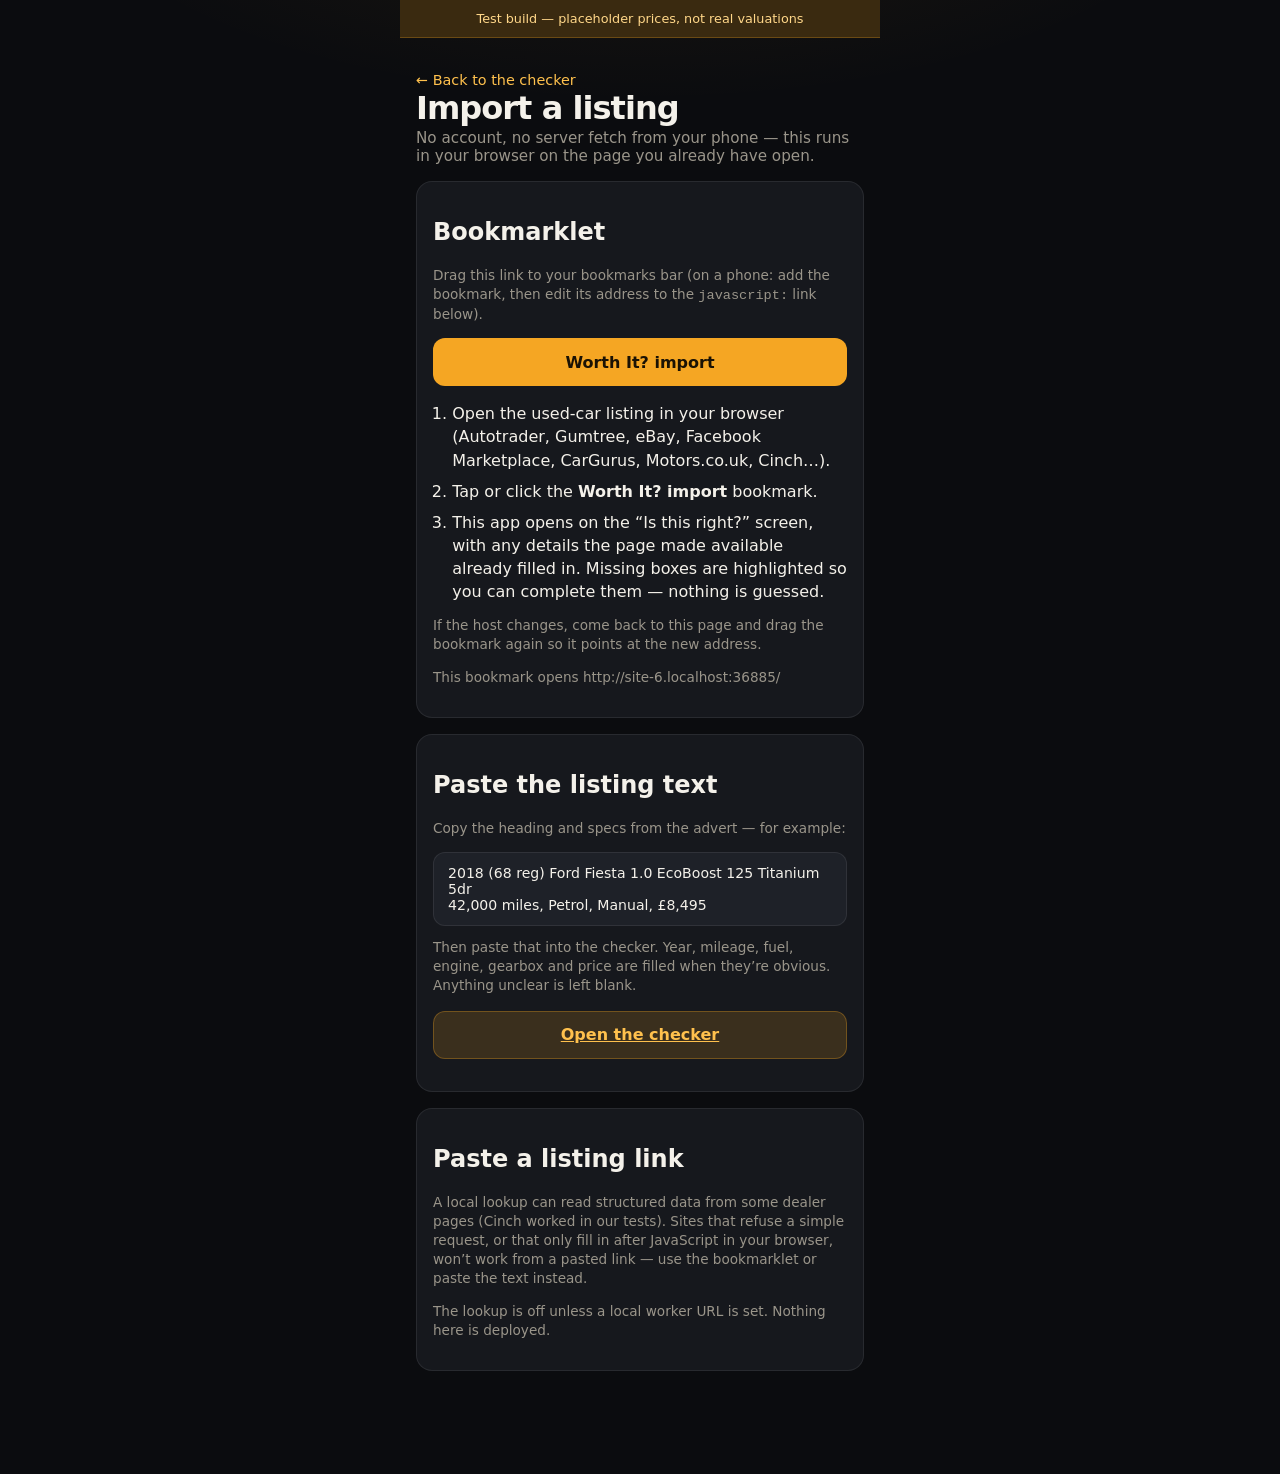
==== import-help.html @ 7820cc03 "Test build" ====
<!DOCTYPE html>
<html lang="en-GB">
<head>
  <meta charset="utf-8">
  <meta name="viewport" content="width=device-width, initial-scale=1, viewport-fit=cover">
  <meta name="theme-color" content="#0b0c0f">
  <meta name="robots" content="noindex,nofollow">
  <meta name="description" content="Import a UK used-car listing into Worth It? with a bookmarklet or by pasting the listing text.">
  <title>Import a listing — Worth It?</title>
  <link rel="manifest" href="./manifest.webmanifest">
  <link rel="icon" type="image/png" sizes="192x192" href="./icons/icon-192.png">
  <link rel="stylesheet" href="./styles.css">
</head>
<body>
  <div class="app">
    <header class="top">
      <p class="banner" role="status">
        Test build — placeholder prices, not real valuations
      </p>
      <div class="brand">
        <p class="back"><a href="./index.html">← Back to the checker</a></p>
        <h1>Import a listing</h1>
        <p class="tag">No account, no server fetch from your phone — this runs in your browser on the page you already have open.</p>
      </div>
    </header>

    <main class="panel">
      <section class="card">
        <h2>Bookmarklet</h2>
        <p class="hint">Drag this link to your bookmarks bar (on a phone: add the bookmark, then edit its address to the <code>javascript:</code> link below).</p>
        <p class="bookmarklet-wrap">
          <a id="bookmarklet" class="btn primary bookmarklet" href="#">Worth It? import</a>
        </p>
        <ol class="steps">
          <li>Open the used-car listing in your browser (Autotrader, Gumtree, eBay, Facebook Marketplace, CarGurus, Motors.co.uk, Cinch…).</li>
          <li>Tap or click the <strong>Worth It? import</strong> bookmark.</li>
          <li>This app opens on the “Is this right?” screen, with any details the page made available already filled in. Missing boxes are highlighted so you can complete them — nothing is guessed.</li>
        </ol>
        <p class="hint">If the host changes, come back to this page and drag the bookmark again so it points at the new address.</p>
        <p id="bookmarklet-status" class="hint" hidden></p>
      </section>

      <section class="card">
        <h2>Paste the listing text</h2>
        <p class="hint">Copy the heading and specs from the advert — for example:</p>
        <pre class="example">2018 (68 reg) Ford Fiesta 1.0 EcoBoost 125 Titanium 5dr
42,000 miles, Petrol, Manual, £8,495</pre>
        <p class="hint">Then paste that into the checker. Year, mileage, fuel, engine, gearbox and price are filled when they’re obvious. Anything unclear is left blank.</p>
        <p><a class="btn secondary" href="./index.html">Open the checker</a></p>
      </section>

      <section class="card">
        <h2>Paste a listing link</h2>
        <p class="hint">A local lookup can read structured data from some dealer pages (Cinch worked in our tests). Sites that refuse a simple request, or that only fill in after JavaScript in your browser, won’t work from a pasted link — use the bookmarklet or paste the text instead.</p>
        <p class="hint">The lookup is off unless a local worker URL is set. Nothing here is deployed.</p>
      </section>
    </main>
  </div>
  <script type="module">
    import { APP_URL } from './src/config.js';
    import { bookmarkletHref } from './src/bookmarklet.js';

    const path = window.location.pathname.replace(/import-help\.html$/i, '').replace(/\/?$/, '/');
    const base = APP_URL || (window.location.origin + path);
    const href = bookmarkletHref(base);
    const link = document.getElementById('bookmarklet');
    link.href = href;
    const status = document.getElementById('bookmarklet-status');
    status.hidden = false;
    status.textContent = 'This bookmark opens ' + base;
  </script>
</body>
</html>
---- styles.css ----
:root {
  --bg: #0b0c0f;
  --bg-elev: #16181d;
  --bg-elev-2: #1e2128;
  --line: rgba(255, 255, 255, 0.08);
  --text: #f4f1ea;
  --muted: #9a958a;
  --amber: #f5a623;
  --amber-bright: #ffc14d;
  --amber-dim: rgba(245, 166, 35, 0.16);
  --green: #3dd68c;
  --green-dim: rgba(61, 214, 140, 0.18);
  --red: #ff6b4a;
  --red-dim: rgba(255, 107, 74, 0.16);
  --danger: #ff5c5c;
  --tabbar-h: 64px;
  --radius: 16px;
  font-family: "Segoe UI", "Helvetica Neue", system-ui, -apple-system, sans-serif;
}

* { box-sizing: border-box; }

html, body {
  margin: 0;
  background: var(--bg);
  color: var(--text);
  min-height: 100%;
}

body {
  background:
    radial-gradient(1200px 500px at 50% -10%, rgba(245, 166, 35, 0.08), transparent 50%),
    var(--bg);
}

.app {
  max-width: 480px;
  margin: 0 auto;
  padding: 0 16px calc(var(--tabbar-h) + 24px + env(safe-area-inset-bottom));
  min-height: 100dvh;
}

.top { padding-top: env(safe-area-inset-top); }

.banner {
  margin: 0 -16px 16px;
  padding: 10px 16px;
  background: #3a2a10;
  color: #ffd789;
  font-size: 0.8rem;
  line-height: 1.35;
  text-align: center;
  border-bottom: 1px solid rgba(245, 166, 35, 0.25);
}

.brand { padding: 4px 0 16px; }
.brand h1 {
  margin: 0;
  font-size: 2rem;
  letter-spacing: -0.03em;
  font-weight: 750;
}
.brand .tag {
  margin: 2px 0 0;
  color: var(--muted);
  font-size: 0.95rem;
}

.card, .result, .coming-soon {
  background: var(--bg-elev);
  border: 1px solid var(--line);
  border-radius: var(--radius);
  padding: 16px;
  margin-bottom: 16px;
}

.field { display: flex; flex-direction: column; gap: 6px; margin-bottom: 12px; }
.field span {
  font-size: 0.78rem;
  letter-spacing: 0.04em;
  text-transform: uppercase;
  color: var(--muted);
  font-weight: 600;
}

input, textarea, select {
  width: 100%;
  background: var(--bg-elev-2);
  color: var(--text);
  border: 1px solid var(--line);
  border-radius: 12px;
  padding: 12px 14px;
  font: inherit;
  font-size: 1rem;
  min-height: 48px;
}

textarea { min-height: 84px; resize: vertical; }

input:focus, textarea:focus, select:focus {
  outline: 2px solid var(--amber);
  outline-offset: 1px;
  border-color: var(--amber);
}

.hint, .disclaimer, .status {
  color: var(--muted);
  font-size: 0.85rem;
  line-height: 1.4;
  margin: 0 0 14px;
}

.disclaimer { text-align: center; padding: 0 8px 8px; }

.grid.two {
  display: grid;
  grid-template-columns: 1fr 1fr;
  gap: 10px;
}

.btn {
  display: inline-flex;
  align-items: center;
  justify-content: center;
  gap: 8px;
  width: 100%;
  min-height: 48px;
  border-radius: 12px;
  border: 1px solid transparent;
  font: inherit;
  font-weight: 650;
  cursor: pointer;
  padding: 12px 16px;
}

.btn.primary { background: var(--amber); color: #1a1204; }
.btn.primary:hover { background: var(--amber-bright); }
.btn.secondary {
  background: var(--amber-dim);
  color: var(--amber-bright);
  border-color: rgba(245, 166, 35, 0.3);
}
.btn.ghost {
  background: transparent;
  color: var(--text);
  border-color: var(--line);
  margin-top: 8px;
}
.btn.small { width: auto; min-height: 36px; padding: 6px 12px; font-size: 0.85rem; }
.btn:disabled { opacity: 0.45; cursor: not-allowed; }

.error { color: var(--danger); font-size: 0.9rem; margin: 0 0 12px; }
.chosen { margin: -4px 0 12px; color: var(--amber-bright); font-weight: 600; }

.typeahead {
  list-style: none;
  margin: -8px 0 12px;
  padding: 6px;
  background: var(--bg-elev-2);
  border: 1px solid var(--line);
  border-radius: 12px;
  max-height: 220px;
  overflow: auto;
}
.typeahead button {
  width: 100%;
  text-align: left;
  background: transparent;
  color: var(--text);
  border: 0;
  border-radius: 8px;
  padding: 10px 12px;
  font: inherit;
  cursor: pointer;
}
.typeahead button:hover, .typeahead button[aria-selected="true"] { background: var(--amber-dim); }

.result { text-align: center; padding: 24px 16px 16px; }
.result .tagline {
  margin: 0 0 4px;
  font-size: 1.35rem;
  font-weight: 700;
}
.result .verdict-label {
  margin: 0;
  letter-spacing: 0.14em;
  text-transform: uppercase;
  font-size: 0.75rem;
  color: var(--muted);
  font-weight: 700;
}
.result .score {
  margin: 4px 0 0;
  font-size: 5rem;
  line-height: 1;
  font-weight: 800;
  letter-spacing: -0.04em;
}
.result .score-caption { margin: 0 0 16px; color: var(--muted); font-size: 0.85rem; }
.result .range, .result .delta { margin: 0 0 6px; font-size: 1.05rem; }
.result .delta { font-weight: 650; }
.result-car { color: var(--muted); margin: 8px 0 16px; font-size: 0.95rem; }

.result.tone-positive {
  box-shadow: 0 0 0 1px rgba(61, 214, 140, 0.45), 0 0 48px rgba(61, 214, 140, 0.22);
  border-color: rgba(61, 214, 140, 0.45);
}
.result.tone-positive .score, .result.tone-positive .tagline { color: var(--green); }

.result.tone-positive-soft {
  box-shadow: 0 0 0 1px rgba(61, 214, 140, 0.25);
  border-color: rgba(61, 214, 140, 0.25);
}
.result.tone-positive-soft .score { color: var(--green); }

.result.tone-warning {
  box-shadow: 0 0 0 1px rgba(255, 107, 74, 0.5), 0 0 48px rgba(255, 107, 74, 0.2);
  border-color: rgba(255, 107, 74, 0.5);
}
.result.tone-warning .score, .result.tone-warning .tagline { color: var(--red); }
.result.tone-warning .verdict-label { color: var(--red); }

.result.tone-neutral .score { color: var(--amber-bright); }

.result-actions { display: grid; grid-template-columns: 1fr; gap: 8px; margin: 16px 0; }
#share-btn[hidden] + #challenge-btn { grid-column: 1; }

.questions {
  text-align: left;
  margin-top: 8px;
  padding-top: 16px;
  border-top: 1px solid var(--line);
}
.questions-head {
  display: flex;
  align-items: center;
  justify-content: space-between;
  gap: 8px;
  margin-bottom: 6px;
}
.questions h2 { margin: 0; font-size: 1.05rem; }
.q-actions { display: flex; gap: 6px; }
.q-actions .btn { margin: 0; }
.questions-label {
  color: var(--amber-bright);
  font-size: 0.85rem;
  margin: 0 0 10px;
  line-height: 1.35;
}
.questions-label:empty { display: none; }
.questions ol {
  margin: 0;
  padding-left: 1.2rem;
}
.questions li { margin: 0 0 10px; line-height: 1.4; }
.questions li .badge {
  display: inline-block;
  margin-left: 6px;
  padding: 1px 6px;
  border-radius: 6px;
  background: #3a2a10;
  color: #ffd789;
  font-size: 0.7rem;
  font-weight: 700;
  letter-spacing: 0.02em;
  vertical-align: middle;
}

.coming-soon { text-align: center; margin-top: 24px; }
.soon-chip, .tab .soon {
  display: inline-block;
  background: var(--amber-dim);
  color: var(--amber-bright);
  border-radius: 999px;
  padding: 2px 8px;
  font-size: 0.7rem;
  font-weight: 700;
  letter-spacing: 0.04em;
  text-transform: uppercase;
}

.tabbar {
  position: fixed;
  left: 0; right: 0; bottom: 0;
  height: calc(var(--tabbar-h) + env(safe-area-inset-bottom));
  padding: 6px 16px env(safe-area-inset-bottom);
  background: rgba(11, 12, 15, 0.94);
  border-top: 1px solid var(--line);
  display: flex;
  justify-content: center;
  gap: 8px;
  backdrop-filter: blur(12px);
}
.tabbar .tab {
  flex: 1;
  max-width: 240px;
  min-height: 48px;
  background: transparent;
  color: var(--muted);
  border: 0;
  border-radius: 12px;
  font: inherit;
  font-weight: 650;
  cursor: pointer;
}
.tabbar .tab.active { background: var(--bg-elev-2); color: var(--text); }

.sr-only {
  position: absolute;
  width: 1px; height: 1px;
  overflow: hidden;
  clip: rect(0 0 0 0);
}

.status[data-kind="ok"] { color: var(--green); }
.status[data-kind="err"] { color: var(--danger); }

@media (min-width: 520px) {
  .result-actions:not(:has(#share-btn[hidden])) { grid-template-columns: 1fr 1fr; }
}

/* Ensure the hidden attribute wins over .btn { display: inline-flex } */
[hidden] { display: none !important; }


.import-help-link {
  margin: -4px 0 16px;
  text-align: center;
  font-size: 0.85rem;
  line-height: 1.4;
}
.import-help-link a { color: var(--amber-bright); }

.back { margin: 12px 0 0; }
.back a { color: var(--amber-bright); text-decoration: none; font-size: 0.9rem; }

.steps { margin: 0 0 12px; padding-left: 1.2rem; color: var(--text); line-height: 1.45; }
.steps li { margin: 0 0 8px; }

.example {
  background: var(--bg-elev-2);
  border: 1px solid var(--line);
  border-radius: 12px;
  padding: 12px 14px;
  font: inherit;
  font-size: 0.88rem;
  white-space: pre-wrap;
  color: var(--text);
  margin: 0 0 12px;
}

.bookmarklet-wrap { margin: 0 0 16px; }
a.bookmarklet { text-decoration: none; }

.confirm-fields {
  list-style: none;
  margin: 0 0 16px;
  padding: 0;
}
.confirm-fields li {
  display: flex;
  flex-wrap: wrap;
  align-items: baseline;
  gap: 6px 10px;
  padding: 8px 0;
  border-bottom: 1px solid var(--line);
  font-size: 0.95rem;
}
.confirm-fields li:last-child { border-bottom: 0; }
.confirm-fields .cf-label {
  flex: 0 0 7.5rem;
  color: var(--muted);
  font-size: 0.75rem;
  letter-spacing: 0.04em;
  text-transform: uppercase;
  font-weight: 600;
}
.confirm-fields .cf-value { font-weight: 650; }
.confirm-fields .cf-source { color: var(--muted); font-size: 0.8rem; width: 100%; padding-left: 0; }
.confirm-fields li.is-missing .cf-value { color: var(--amber-bright); }
.confirm-fields li.is-low .cf-value { color: var(--amber-bright); }

.field.is-missing input,
.field.is-missing select,
.field.is-missing textarea {
  border-color: var(--amber);
  box-shadow: 0 0 0 1px rgba(245, 166, 35, 0.45);
}
.field.is-low input,
.field.is-low select,
.field.is-low textarea {
  border-color: rgba(245, 166, 35, 0.7);
}
.field.is-missing > span::after,
.field.is-low > span::after {
  letter-spacing: 0;
  text-transform: none;
  font-weight: 600;
  margin-left: 6px;
  color: var(--amber-bright);
}
.field.is-missing > span::after { content: "— needed"; }
.field.is-low > span::after { content: "— check"; }
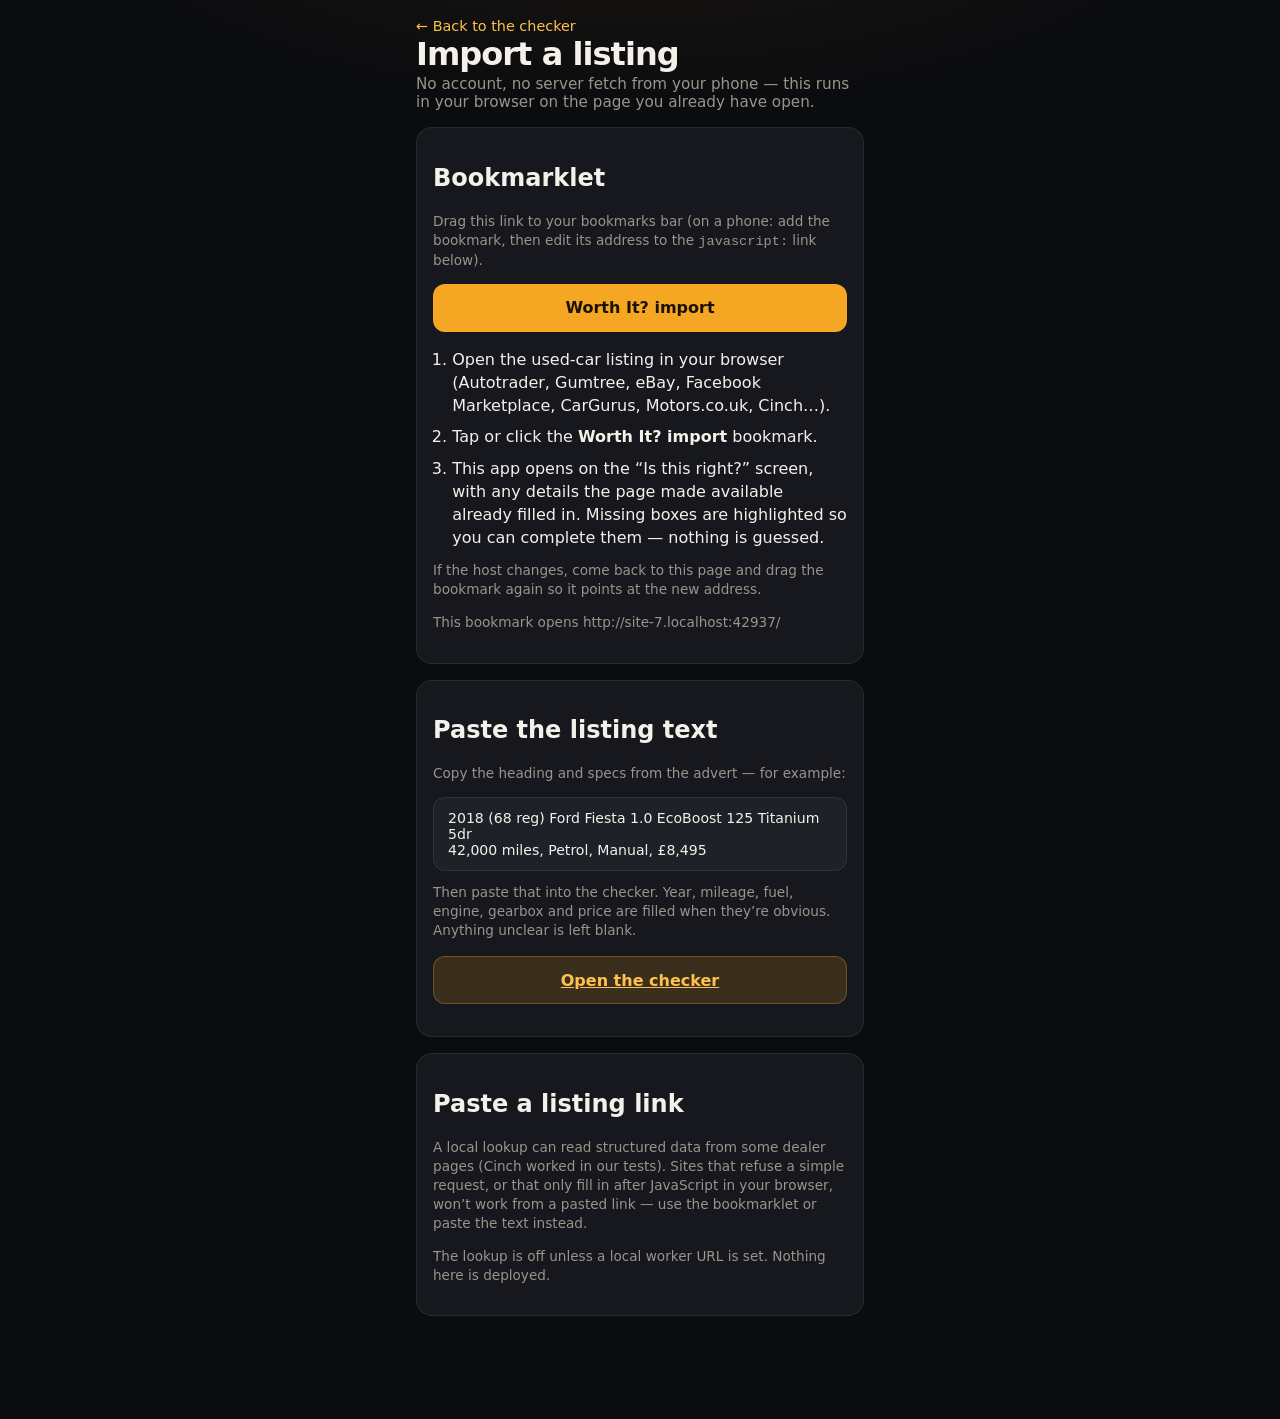
==== commit 59d08344: "Test build v2: share cards, best value, link lookup" ====
--- a/import-help.html
+++ b/import-help.html
@@ -4,7 +4,6 @@
   <meta charset="utf-8">
   <meta name="viewport" content="width=device-width, initial-scale=1, viewport-fit=cover">
   <meta name="theme-color" content="#0b0c0f">
-  <meta name="robots" content="noindex,nofollow">
   <meta name="description" content="Import a UK used-car listing into Worth It? with a bookmarklet or by pasting the listing text.">
   <title>Import a listing — Worth It?</title>
   <link rel="manifest" href="./manifest.webmanifest">
@@ -14,9 +13,6 @@
 <body>
   <div class="app">
     <header class="top">
-      <p class="banner" role="status">
-        Test build — placeholder prices, not real valuations
-      </p>
       <div class="brand">
         <p class="back"><a href="./index.html">← Back to the checker</a></p>
         <h1>Import a listing</h1>
--- a/styles.css
+++ b/styles.css
@@ -53,6 +53,16 @@
   border-bottom: 1px solid rgba(245, 166, 35, 0.25);
 }
 
+.freshness {
+  margin: -8px -16px 16px;
+  padding: 8px 16px 10px;
+  color: var(--muted);
+  font-size: 0.78rem;
+  line-height: 1.35;
+  text-align: center;
+}
+.banner[hidden] + .freshness { margin-top: 0; padding-top: 10px; }
+
 .brand { padding: 4px 0 16px; }
 .brand h1 {
   margin: 0;
@@ -197,6 +207,33 @@
   letter-spacing: -0.04em;
 }
 .result .score-caption { margin: 0 0 16px; color: var(--muted); font-size: 0.85rem; }
+.result-caution {
+  margin: 0 0 16px;
+  padding: 10px 12px;
+  background: #3a2a10;
+  color: #ffd789;
+  border-radius: 10px;
+  font-size: 0.85rem;
+  line-height: 1.4;
+  font-weight: 600;
+}
+.result.is-placeholder {
+  box-shadow: 0 0 0 1px rgba(245, 166, 35, 0.45);
+  border-color: rgba(245, 166, 35, 0.45);
+}
+.chosen.is-placeholder::after {
+  content: "Placeholder price";
+  display: inline-block;
+  margin-left: 8px;
+  padding: 1px 6px;
+  border-radius: 6px;
+  background: #3a2a10;
+  color: #ffd789;
+  font-size: 0.7rem;
+  font-weight: 700;
+  letter-spacing: 0.02em;
+  vertical-align: middle;
+}
 .result .range, .result .delta { margin: 0 0 6px; font-size: 1.05rem; }
 .result .delta { font-weight: 650; }
 .result-car { color: var(--muted); margin: 8px 0 16px; font-size: 0.95rem; }
@@ -223,7 +260,7 @@
 .result.tone-neutral .score { color: var(--amber-bright); }
 
 .result-actions { display: grid; grid-template-columns: 1fr; gap: 8px; margin: 16px 0; }
-#share-btn[hidden] + #challenge-btn { grid-column: 1; }
+.result-actions #challenge-btn { grid-column: 1 / -1; }
 
 .questions {
   text-align: left;
@@ -315,7 +352,7 @@
 .status[data-kind="ok"] { color: var(--green); }
 .status[data-kind="err"] { color: var(--danger); }
 
-@media (min-width: 520px) {
+@media (min-width: 420px) {
   .result-actions:not(:has(#share-btn[hidden])) { grid-template-columns: 1fr 1fr; }
 }
 
@@ -401,3 +438,52 @@
 }
 .field.is-missing > span::after { content: "— needed"; }
 .field.is-low > span::after { content: "— check"; }
+
+
+/* Best-value tab, install hint */
+#tab-best { padding-bottom: 24px; }
+.best-results {
+  list-style: none;
+  margin: 0 0 28px;
+  padding: 0 0 8px;
+}
+.best-results li {
+  background: var(--bg-elev);
+  border: 1px solid var(--line);
+  border-radius: var(--radius);
+  padding: 14px 16px;
+  margin: 0 0 10px;
+}
+.best-results h3 { margin: 0 0 4px; font-size: 1.05rem; }
+.best-results .price { font-weight: 700; color: var(--amber-bright); margin: 0 0 4px; }
+.best-results .meta { color: var(--muted); font-size: 0.9rem; margin: 0; }
+.best-results .ph {
+  display: inline-block;
+  margin-left: 8px;
+  padding: 1px 6px;
+  border-radius: 6px;
+  background: #3a2a10;
+  color: #ffd789;
+  font-size: 0.7rem;
+  font-weight: 700;
+  letter-spacing: 0.02em;
+  vertical-align: middle;
+}
+.empty-results { text-align: center; color: var(--muted); }
+.install-banner {
+  position: fixed;
+  left: 12px;
+  right: 12px;
+  bottom: calc(var(--tabbar-h) + 12px + env(safe-area-inset-bottom));
+  max-width: 456px;
+  margin: 0 auto;
+  background: var(--bg-elev);
+  border: 1px solid rgba(245, 166, 35, 0.35);
+  border-radius: 14px;
+  padding: 12px 14px;
+  box-shadow: 0 8px 32px rgba(0,0,0,0.4);
+  z-index: 20;
+}
+.install-banner p { margin: 0 0 10px; font-size: 0.9rem; line-height: 1.4; }
+.install-actions { display: flex; gap: 8px; }
+.install-actions .btn { width: auto; flex: 1; margin: 0; }
